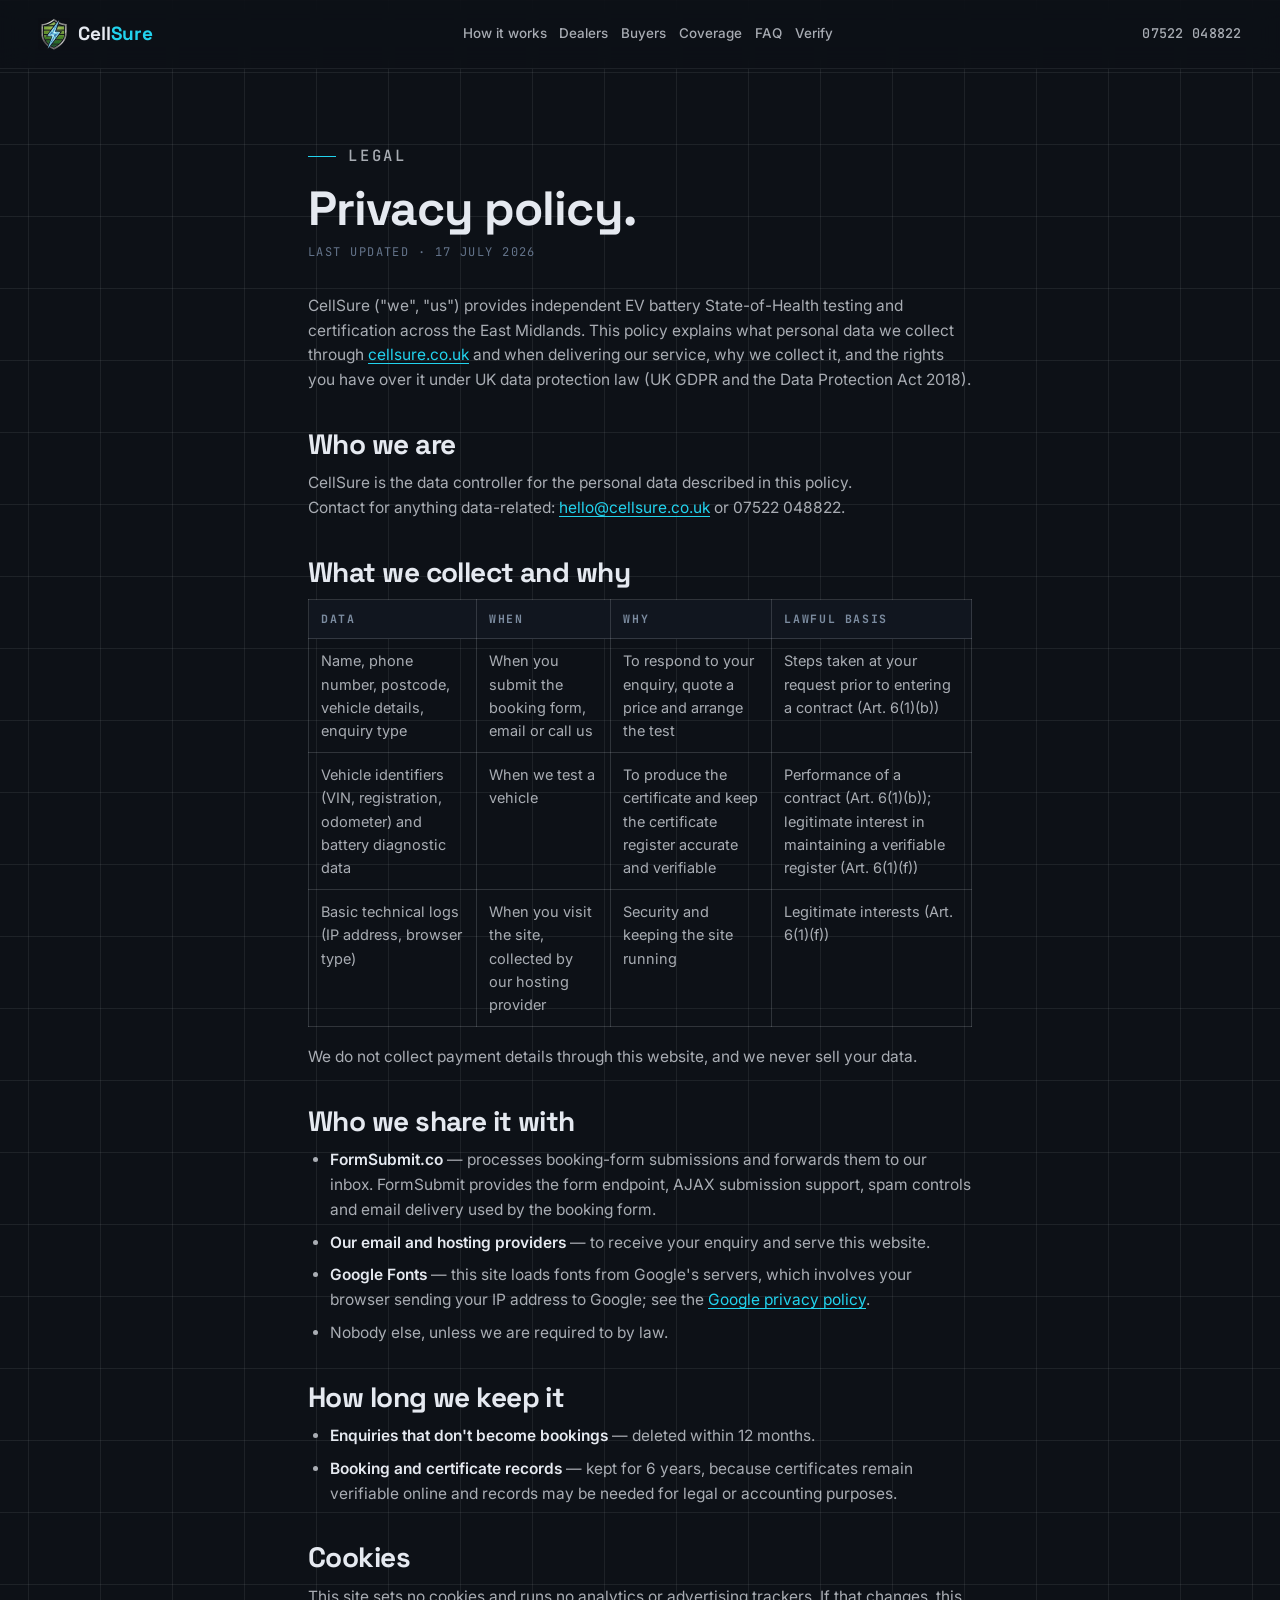
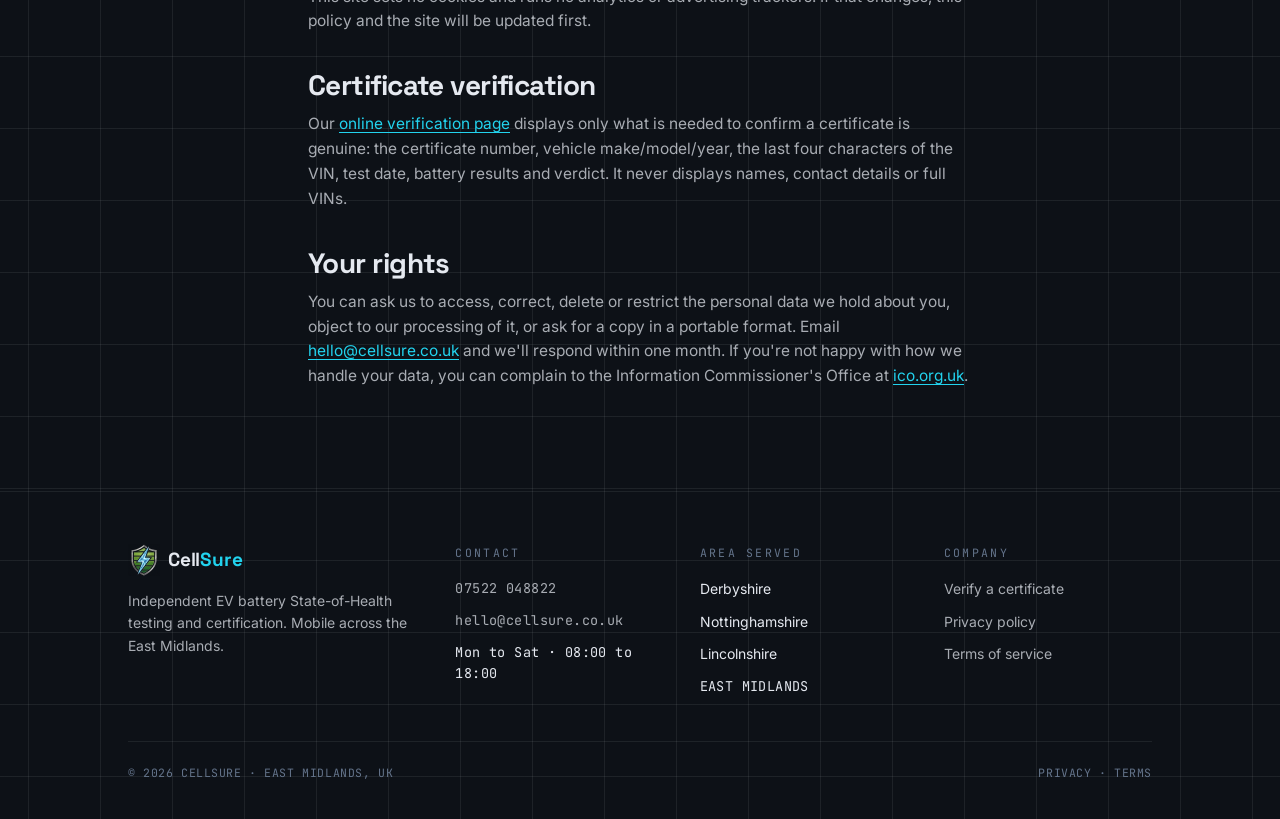
==== privacy/index.html @ e02ff190 "Add files via upload" ====
<!DOCTYPE html>
<html lang="en-GB">
<head>
<meta charset="UTF-8">
<meta name="viewport" content="width=device-width, initial-scale=1.0">
<title>Privacy Policy | CellSure</title>
<meta name="description" content="How CellSure collects, uses and protects your personal data when you book an EV battery health test or contact us.">
<link rel="canonical" href="https://www.cellsure.co.uk/privacy/">
<link rel="icon" href="/favicon.ico" sizes="48x48">
<link rel="icon" type="image/svg+xml" href="/assets/favicon.svg">
<link rel="apple-touch-icon" href="/assets/apple-touch-icon.png">
<meta name="robots" content="noindex, follow">
<link rel="preconnect" href="https://fonts.googleapis.com">
<link rel="preconnect" href="https://fonts.gstatic.com" crossorigin>
<link href="https://fonts.googleapis.com/css2?family=Space+Grotesk:wght@500;700&family=Inter:wght@400;500;600&family=JetBrains+Mono:wght@400;500;700&display=swap" rel="stylesheet">
<link rel="stylesheet" href="/assets/site.css?v=20260727">
</head>
<body>

<a class="skip-link" href="#main">Skip to content</a>

<header>
  <div class="header-inner">
    <a class="logo" href="/" aria-label="CellSure, home">
      <img class="logo-mark" src="/assets/logo.png" alt="CellSure logo">
      <span class="logo-name">Cell<span>Sure</span></span>
    </a>
    <nav class="main-nav" aria-label="Main">
      <a href="/#how">How it works</a>
      <a href="/#dealers">Dealers</a>
      <a href="/#buyers">Buyers</a>
      <a href="/#coverage">Coverage</a>
      <a href="/#faq">FAQ</a>
      <a href="/verify/">Verify</a>
    </nav>
    <a class="header-phone" href="tel:+447522048822">07522 048822</a>
  </div>
</header>

<main id="main">
<section class="page">
  <div class="wrap doc">
    <p class="eyebrow">Legal</p>
    <h1>Privacy policy.</h1>
    <p class="doc-updated">Last updated · 17 July 2026</p>

    <p>CellSure ("we", "us") provides independent EV battery State-of-Health testing and certification across the East Midlands. This policy explains what personal data we collect through <a href="/">cellsure.co.uk</a> and when delivering our service, why we collect it, and the rights you have over it under UK data protection law (UK GDPR and the Data Protection Act 2018).</p>

    <h2>Who we are</h2>
    <p>CellSure is the data controller for the personal data described in this policy.<br>
    Contact for anything data-related: <a href="mailto:hello@cellsure.co.uk">hello@cellsure.co.uk</a> or 07522 048822.</p>
    <!-- TODO: add registered company name, number and registered address once incorporated details are confirmed. -->

    <h2>What we collect and why</h2>
    <table>
      <tr><th>Data</th><th>When</th><th>Why</th><th>Lawful basis</th></tr>
      <tr>
        <td>Name, phone number, postcode, vehicle details, enquiry type</td>
        <td>When you submit the booking form, email or call us</td>
        <td>To respond to your enquiry, quote a price and arrange the test</td>
        <td>Steps taken at your request prior to entering a contract (Art. 6(1)(b))</td>
      </tr>
      <tr>
        <td>Vehicle identifiers (VIN, registration, odometer) and battery diagnostic data</td>
        <td>When we test a vehicle</td>
        <td>To produce the certificate and keep the certificate register accurate and verifiable</td>
        <td>Performance of a contract (Art. 6(1)(b)); legitimate interest in maintaining a verifiable register (Art. 6(1)(f))</td>
      </tr>
      <tr>
        <td>Basic technical logs (IP address, browser type)</td>
        <td>When you visit the site, collected by our hosting provider</td>
        <td>Security and keeping the site running</td>
        <td>Legitimate interests (Art. 6(1)(f))</td>
      </tr>
    </table>
    <p>We do not collect payment details through this website, and we never sell your data.</p>

    <h2>Who we share it with</h2>
    <ul>
      <li><b>FormSubmit.co</b> — processes booking-form submissions and forwards them to our inbox. FormSubmit provides the form endpoint, AJAX submission support, spam controls and email delivery used by the booking form.</li>
      <li><b>Our email and hosting providers</b> — to receive your enquiry and serve this website.</li>
      <li><b>Google Fonts</b> — this site loads fonts from Google's servers, which involves your browser sending your IP address to Google; see the <a href="https://policies.google.com/privacy" rel="noopener">Google privacy policy</a>.</li>
      <li>Nobody else, unless we are required to by law.</li>
    </ul>

    <h2>How long we keep it</h2>
    <ul>
      <li><b>Enquiries that don't become bookings</b> — deleted within 12 months.</li>
      <li><b>Booking and certificate records</b> — kept for 6 years, because certificates remain verifiable online and records may be needed for legal or accounting purposes.</li>
    </ul>

    <h2>Cookies</h2>
    <p>This site sets no cookies and runs no analytics or advertising trackers. If that changes, this policy and the site will be updated first.</p>

    <h2>Certificate verification</h2>
    <p>Our <a href="/verify/">online verification page</a> displays only what is needed to confirm a certificate is genuine: the certificate number, vehicle make/model/year, the last four characters of the VIN, test date, battery results and verdict. It never displays names, contact details or full VINs.</p>

    <h2>Your rights</h2>
    <p>You can ask us to access, correct, delete or restrict the personal data we hold about you, object to our processing of it, or ask for a copy in a portable format. Email <a href="mailto:hello@cellsure.co.uk">hello@cellsure.co.uk</a> and we'll respond within one month. If you're not happy with how we handle your data, you can complain to the Information Commissioner's Office at <a href="https://ico.org.uk" rel="noopener">ico.org.uk</a>.</p>
  </div>
</section>
</main>

<footer>
  <div class="wrap">
    <div class="foot-grid">
      <div class="foot-brand">
        <a class="logo" href="/" aria-label="CellSure, back to home">
          <img class="logo-mark" src="/assets/logo.png" alt="CellSure logo">
          <span class="logo-name">Cell<span>Sure</span></span>
        </a>
        <p>Independent EV battery State-of-Health testing and certification. Mobile across the East Midlands.</p>
      </div>
      <div class="foot-col">
        <p class="foot-h">Contact</p>
        <ul class="foot-mono">
          <li><a href="tel:+447522048822">07522 048822</a></li>
          <li><a href="mailto:hello@cellsure.co.uk">hello@cellsure.co.uk</a></li>
          <li>Mon to Sat · 08:00 to 18:00</li>
        </ul>
      </div>
      <div class="foot-col">
        <p class="foot-h">Area served</p>
        <ul>
          <li>Derbyshire</li>
          <li>Nottinghamshire</li>
          <li>Lincolnshire</li>
          <li class="foot-mono">EAST MIDLANDS</li>
        </ul>
      </div>
      <div class="foot-col">
        <p class="foot-h">Company</p>
        <ul>
          <li><a href="/verify/">Verify a certificate</a></li>
          <li><a href="/privacy/">Privacy policy</a></li>
          <li><a href="/terms/">Terms of service</a></li>
        </ul>
      </div>
    </div>
    <div class="smallprint">
      <span>© 2026 CELLSURE · EAST MIDLANDS, UK</span>
      <span><a href="/privacy/">PRIVACY</a> · <a href="/terms/">TERMS</a></span>
    </div>
  </div>
</footer>
</body>
</html>
---- assets/site.css ----
/* CellSure — shared styles for sub-pages (/verify, /privacy, /terms).
   Derived from the homepage's inline stylesheet: keep tokens in sync with index.html. */

/* ============ TOKENS ============ */
:root{
  --bg:#0D1117;
  --bg-raise:#11161F;
  --bg-panel:#131A24;
  --line:rgba(229,233,240,.08);
  --line-strong:rgba(229,233,240,.16);
  --blue:#2563EB;
  --blue-bright:#3B82F6;
  --cyan:#22D3EE;
  --text:#E5E9F0;
  --text-soft:rgba(229,233,240,.72);
  --slate:#64748B;
  --slate-up:#7C8CA0;
  --display:'Space Grotesk',system-ui,sans-serif;
  --body:'Inter',system-ui,sans-serif;
  --mono:'JetBrains Mono',ui-monospace,monospace;
  --radius:6px;
  --pad:clamp(20px,5vw,48px);
}

/* ============ RESET / BASE ============ */
*,*::before,*::after{box-sizing:border-box;margin:0;padding:0}
html{scroll-padding-top:84px}
@media (prefers-reduced-motion:no-preference){html{scroll-behavior:smooth}}
body{
  background:var(--bg);
  color:var(--text);
  font-family:var(--body);
  font-size:16px;
  line-height:1.6;
  -webkit-font-smoothing:antialiased;
  background-image:
    linear-gradient(var(--line) 1px,transparent 1px),
    linear-gradient(90deg,var(--line) 1px,transparent 1px);
  background-size:72px 72px;
  background-position:center top;
  display:flex;flex-direction:column;min-height:100vh;
}
main{flex:1}
img,svg{display:block;max-width:100%}
a{color:inherit}
:focus-visible{outline:2px solid var(--cyan);outline-offset:3px;border-radius:2px}
::selection{background:var(--blue);color:#fff}

.skip-link{
  position:absolute;left:-9999px;top:0;z-index:200;
  background:var(--cyan);color:#06121A;padding:10px 18px;
  font-family:var(--mono);font-size:13px;font-weight:700;
}
.skip-link:focus{left:12px;top:12px}

.wrap{max-width:1120px;margin:0 auto;padding-left:var(--pad);padding-right:var(--pad)}

.eyebrow{
  font-family:var(--mono);font-size:12px;font-weight:500;
  letter-spacing:.18em;text-transform:uppercase;color:var(--slate-up);
  display:flex;align-items:center;gap:12px;margin-bottom:18px;
}
.eyebrow::before{content:"";width:28px;height:1px;background:var(--cyan)}

h1,h2,h3{font-family:var(--display);font-weight:700;letter-spacing:-.02em;line-height:1.08}
h1{font-size:clamp(32px,5vw,48px);margin-bottom:16px}
h2{font-size:clamp(22px,3vw,28px);margin:36px 0 12px}
.section-lede{color:var(--text-soft);max-width:56ch;font-size:clamp(16px,1.9vw,18px)}

/* ============ BUTTONS ============ */
.btn{
  display:inline-flex;align-items:center;gap:10px;
  font-family:var(--display);font-weight:700;font-size:16px;
  padding:14px 26px;border-radius:var(--radius);
  text-decoration:none;border:1px solid transparent;
  transition:transform .15s ease,background .15s ease,border-color .15s ease,box-shadow .15s ease;
  cursor:pointer;white-space:nowrap;
}
.btn-primary{
  background:var(--blue);color:#fff;
  box-shadow:0 0 0 1px rgba(37,99,235,.4),0 8px 28px -10px rgba(37,99,235,.55);
}
.btn-primary:hover{background:var(--blue-bright);transform:translateY(-1px)}
.btn-ghost{border-color:var(--line-strong);color:var(--text);background:transparent}
.btn-ghost:hover{border-color:var(--cyan);color:var(--cyan)}
.btn .arrow{font-family:var(--mono);font-weight:400}
@media (prefers-reduced-motion:reduce){.btn{transition:none}.btn-primary:hover{transform:none}}

/* ============ HEADER ============ */
header{
  position:fixed;inset:0 0 auto 0;z-index:100;
  background:rgba(13,17,23,.82);
  -webkit-backdrop-filter:blur(12px);backdrop-filter:blur(12px);
  border-bottom:1px solid var(--line);
}
.header-inner{
  display:flex;align-items:center;gap:clamp(8px,1.4vw,22px);
  height:68px;max-width:1480px;margin:0 auto;
  padding:0 clamp(12px,3vw,48px);
}
.logo{display:flex;align-items:center;gap:8px;text-decoration:none;flex:none}
.logo-mark{width:32px;height:32px;flex:none;object-fit:contain}
.logo-name{font-family:var(--display);font-weight:700;font-size:clamp(17px,1.7vw,19px);letter-spacing:-.01em}
.logo-name span{color:var(--cyan)}
nav.main-nav{display:none;align-items:center;justify-content:center;gap:clamp(6px,1vw,22px);flex:1;min-width:0}
nav.main-nav a{
  text-decoration:none;font-size:clamp(11px,1.05vw,14.5px);font-weight:500;color:var(--text-soft);white-space:nowrap;
  transition:color .15s ease;
}
nav.main-nav a:hover{color:var(--cyan)}
.header-phone{
  display:inline;font-family:var(--mono);font-size:clamp(11px,1.05vw,14px);font-weight:500;
  color:var(--text-soft);text-decoration:none;letter-spacing:.02em;white-space:nowrap;
}
.header-phone:hover{color:var(--cyan)}
.header-cta{display:none}
@media(min-width:620px){nav.main-nav{display:flex}}

/* ============ PAGE SHELL ============ */
.page{padding:clamp(120px,16vh,160px) 0 clamp(56px,8vw,88px)}

/* Legal / document pages */
.doc{max-width:760px}
.doc h1{margin-bottom:8px}
.doc .doc-updated{
  font-family:var(--mono);font-size:12px;letter-spacing:.12em;
  text-transform:uppercase;color:var(--slate);margin-bottom:32px;
}
.doc p,.doc li{color:var(--text-soft);font-size:15.5px}
.doc p{margin:0 0 14px}
.doc b{color:var(--text);font-weight:600}
.doc ul,.doc ol{margin:0 0 16px;padding-left:22px;display:grid;gap:8px}
.doc a{color:var(--cyan);text-decoration:underline;text-underline-offset:3px}
.doc table{border-collapse:collapse;width:100%;margin:0 0 18px;font-size:14.5px}
.doc th,.doc td{border:1px solid var(--line-strong);padding:10px 12px;text-align:left;color:var(--text-soft);vertical-align:top}
.doc th{font-family:var(--mono);font-size:11.5px;letter-spacing:.14em;text-transform:uppercase;color:var(--slate-up);background:var(--bg-raise)}

/* ============ PANEL (verify) ============ */
.panel{
  position:relative;background:var(--bg-panel);
  border:1px solid var(--line-strong);border-radius:10px;
  padding:22px 24px 24px;max-width:720px;margin:36px auto 0;text-align:left;
}
.panel::before,.panel::after,
.panel .corner::before,.panel .corner::after{
  content:"";position:absolute;width:12px;height:12px;
  border-color:var(--cyan);border-style:solid;
}
.panel::before{top:-1px;left:-1px;border-width:2px 0 0 2px}
.panel::after{top:-1px;right:-1px;border-width:2px 2px 0 0}
.panel .corner::before{bottom:-1px;left:-1px;border-width:0 0 2px 2px}
.panel .corner::after{bottom:-1px;right:-1px;border-width:0 2px 2px 0}
.panel-head{
  display:flex;justify-content:space-between;align-items:center;gap:12px;
  font-family:var(--mono);font-size:11.5px;letter-spacing:.14em;
  color:var(--slate);text-transform:uppercase;
  padding-bottom:16px;margin-bottom:8px;border-bottom:1px solid var(--line);
}
.live{display:inline-flex;align-items:center;gap:7px;color:var(--cyan)}
.live-dot{width:7px;height:7px;border-radius:50%;background:var(--cyan)}
@media (prefers-reduced-motion:no-preference){
  .live-dot{animation:pulse 1.4s ease-in-out infinite}
  @keyframes pulse{0%,100%{opacity:1}50%{opacity:.25}}
}

/* ============ FORM FIELDS ============ */
.fld{display:grid;gap:7px}
.fld span{
  font-family:var(--mono);font-size:10.5px;letter-spacing:.18em;
  text-transform:uppercase;color:var(--slate);
}
.fld input,.fld select{
  width:100%;background:var(--bg);color:var(--text);
  border:1px solid var(--line-strong);border-radius:5px;
  padding:12px 13px;font-family:var(--body);font-size:15px;
}
.fld input::placeholder{color:var(--slate);opacity:.75}
.fld input:focus,.fld select:focus{outline:2px solid var(--cyan);outline-offset:1px;border-color:transparent}
.fld input:hover,.fld select:hover{border-color:var(--slate)}
.book-note{
  font-family:var(--mono);font-size:11px;letter-spacing:.1em;
  color:var(--slate);margin-top:18px;text-transform:uppercase;
}
.book-note.ok{color:var(--cyan)}
.book-note.err{color:#F87171}

/* ============ VERIFY ============ */
.verify-hero{text-align:center}
.verify-hero h1{max-width:20ch;margin-left:auto;margin-right:auto}
.verify-hero .section-lede{margin:0 auto}
.verify-form{display:flex;gap:12px;align-items:end;margin-top:20px;flex-wrap:wrap}
.verify-form .fld{flex:1;min-width:220px}
.verify-form input{font-family:var(--mono);letter-spacing:.08em;text-transform:uppercase}
.verify-result{max-width:720px;margin:26px auto 0}

.vcard{
  background:linear-gradient(160deg,#161D28 0%,#10161F 100%);
  border:1px solid var(--line-strong);border-radius:12px;overflow:hidden;
  box-shadow:0 30px 80px -30px rgba(0,0,0,.7),0 0 0 1px rgba(34,211,238,.06);
}
.vcard-top{
  display:flex;justify-content:space-between;align-items:center;gap:12px;
  padding:18px 24px;border-bottom:1px solid var(--line-strong);
  background:rgba(13,17,23,.5);
  font-family:var(--mono);font-size:11px;color:var(--slate);letter-spacing:.12em;
}
.vcard-top .ok-flag{color:var(--cyan);font-weight:700}
.vcard-vehicle{
  padding:16px 24px;border-bottom:1px solid var(--line);
  font-family:var(--display);font-weight:700;font-size:clamp(18px,2.4vw,21px);
}
.vcard-vehicle small{
  display:block;font-family:var(--mono);font-weight:400;font-size:11.5px;
  color:var(--slate);letter-spacing:.08em;margin-top:5px;
}
.vcard-main{display:grid;grid-template-columns:auto 1fr;gap:22px;padding:22px 24px;align-items:center}
@media(max-width:560px){.vcard-main{grid-template-columns:1fr}}
.vcard-soh .num{
  font-family:var(--mono);font-weight:700;font-size:clamp(48px,7vw,60px);
  line-height:1;letter-spacing:-.03em;color:var(--text);
}
.vcard-soh .num span{font-size:.45em;color:var(--cyan)}
.vcard-soh .lbl{
  font-family:var(--mono);font-size:10px;letter-spacing:.22em;
  color:var(--slate);text-transform:uppercase;margin-top:8px;
}
.vcard-cap{display:grid;gap:8px;align-content:center}
.cap-row{display:flex;justify-content:space-between;font-family:var(--mono);font-size:12px;color:var(--slate-up);letter-spacing:.06em}
.cap-row b{color:var(--text);font-weight:500}
.cap-bar{height:8px;border-radius:99px;background:rgba(229,233,240,.08);overflow:hidden}
.cap-fill{height:100%;border-radius:99px;background:linear-gradient(90deg,var(--blue),var(--cyan))}
.vcard-rows{border-top:1px solid var(--line);padding:6px 24px 14px}
.vcard-row{
  display:flex;justify-content:space-between;gap:16px;padding:10px 0;
  border-bottom:1px dashed var(--line);
  font-family:var(--mono);font-size:12.5px;letter-spacing:.04em;
}
.vcard-row:last-child{border-bottom:none}
.vcard-row .k{color:var(--slate)}
.vcard-row .v{color:var(--text);text-align:right;font-weight:500}
.vcard-bottom{
  display:flex;justify-content:space-between;align-items:center;gap:16px;flex-wrap:wrap;
  padding:16px 24px 20px;border-top:1px solid var(--line-strong);
  background:rgba(13,17,23,.45);
}
.vcard-bottom .issued{font-family:var(--mono);font-size:11px;color:var(--slate);letter-spacing:.12em}
.verdict{
  font-family:var(--mono);font-weight:700;font-size:14px;letter-spacing:.2em;
  color:#06121A;background:var(--cyan);padding:9px 16px;border-radius:4px;
}
.verdict.advisory{background:#FBBF24}
.verdict.fail{background:#F87171}

.not-found{
  border:1px solid var(--line-strong);border-radius:10px;background:var(--bg-raise);
  padding:26px 24px;text-align:left;
}
.not-found p{color:var(--text-soft);font-size:15px}
.not-found p b{color:var(--text)}
.not-found .code{font-family:var(--mono);color:var(--cyan)}

/* ============ FOOTER ============ */
footer{border-top:1px solid var(--line);padding:52px 0 36px;font-size:14px}
.foot-grid{display:grid;gap:36px}
@media(min-width:820px){.foot-grid{grid-template-columns:1.4fr 1fr 1fr 1fr}}
.foot-brand p{color:var(--text-soft);max-width:36ch;margin-top:14px}
.foot-h{
  font-family:var(--mono);font-size:11.5px;letter-spacing:.2em;
  text-transform:uppercase;color:var(--slate);margin-bottom:16px;
}
.foot-col ul{list-style:none;display:grid;gap:10px}
.foot-col a{color:var(--text-soft);text-decoration:none}
.foot-col a:hover{color:var(--cyan)}
.foot-mono{font-family:var(--mono);font-size:13.5px;letter-spacing:.03em}
.smallprint{
  margin-top:44px;padding-top:22px;border-top:1px solid var(--line);
  display:flex;flex-wrap:wrap;gap:10px 28px;justify-content:space-between;
  font-family:var(--mono);font-size:11.5px;color:var(--slate);letter-spacing:.05em;
}
.smallprint a{color:var(--slate);text-decoration:none}
.smallprint a:hover{color:var(--cyan)}
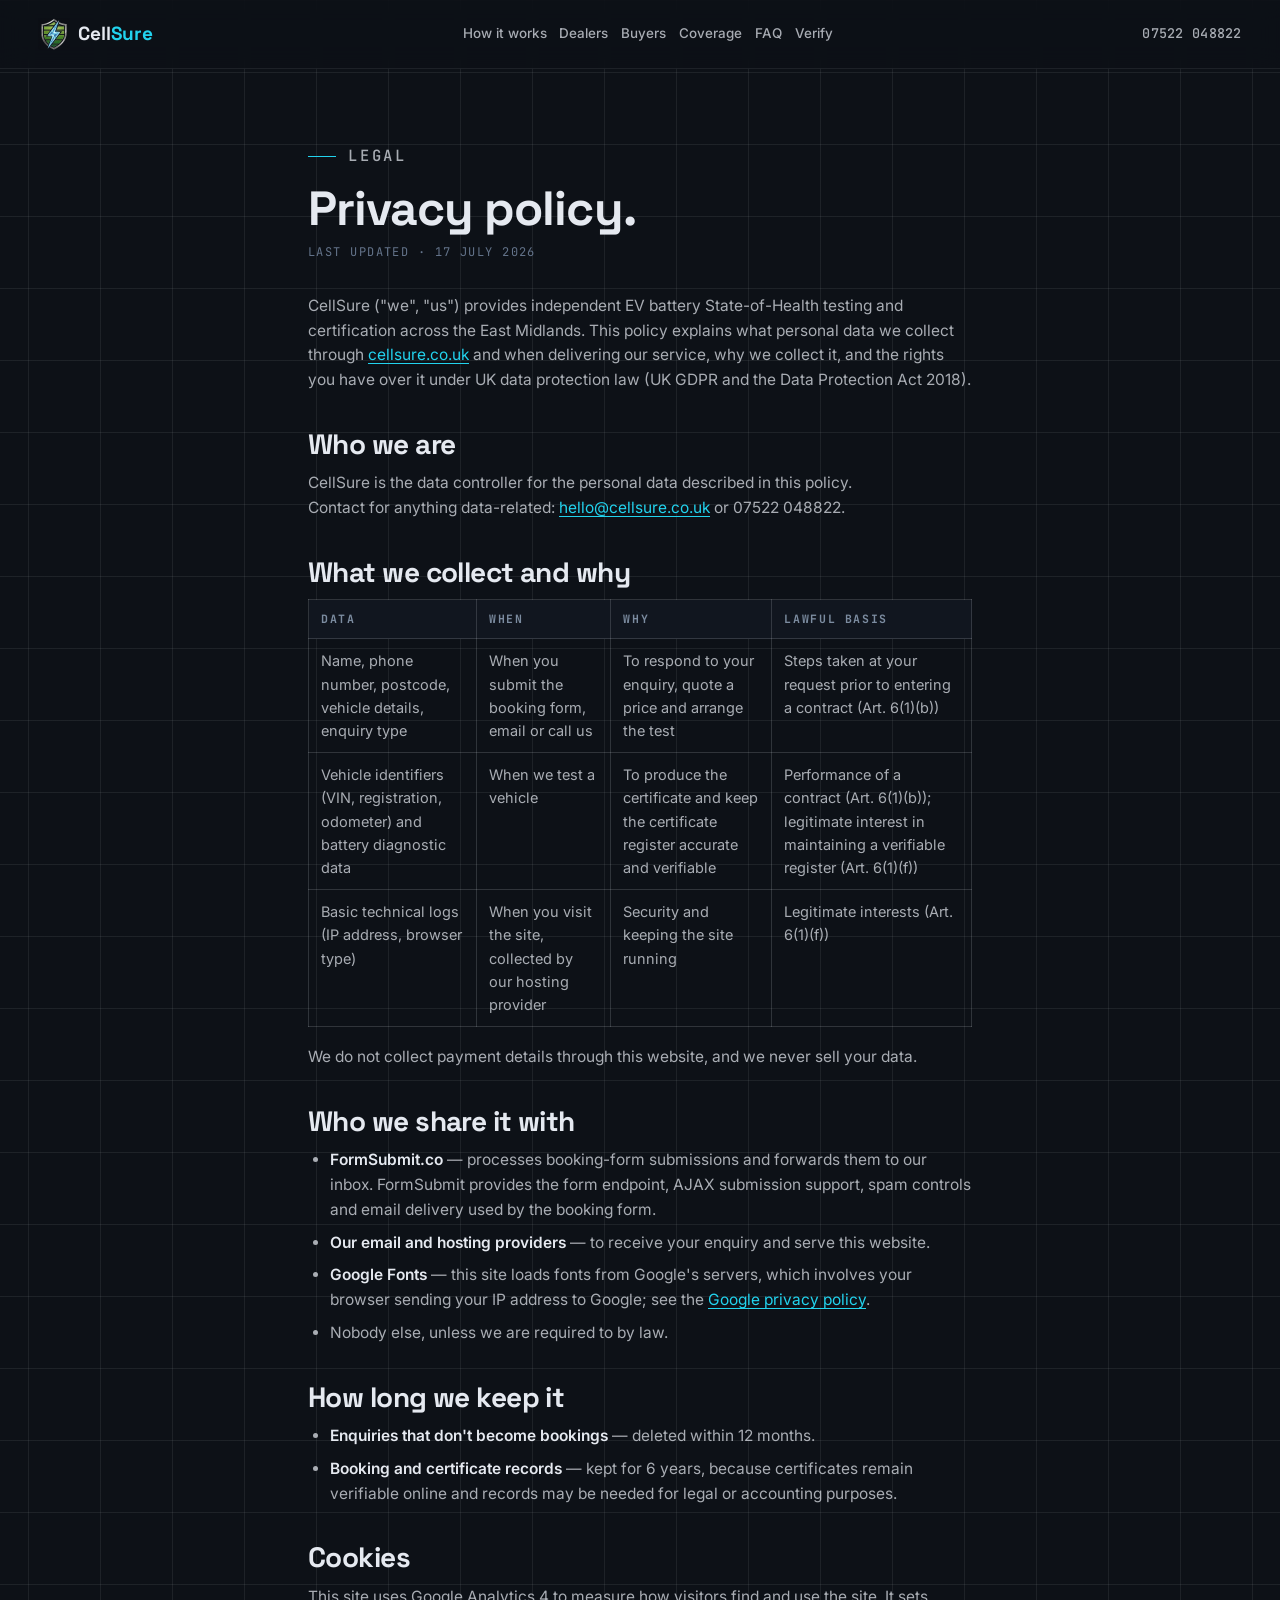
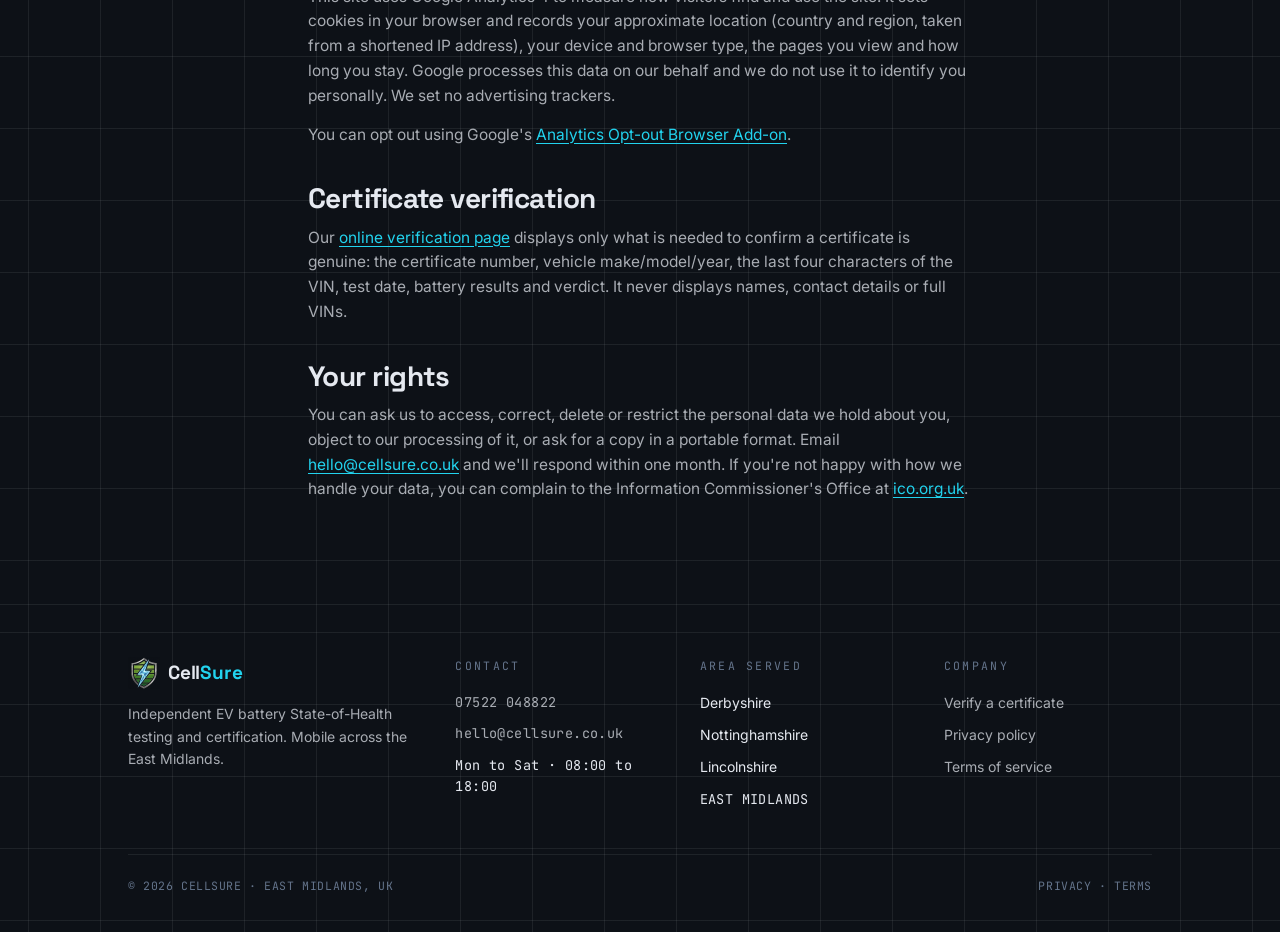
==== commit 00704133: "Update cookies section for Google Analytics Co-Authored-By: Claude Opus 5 <noreply@anthropic.com>" ====
--- a/privacy/index.html
+++ b/privacy/index.html
@@ -1,6 +1,14 @@
 <!DOCTYPE html>
 <html lang="en-GB">
 <head>
+<!-- Google tag (gtag.js) -->
+<script async src="https://www.googletagmanager.com/gtag/js?id=G-H4P8HEW8DB"></script>
+<script>
+  window.dataLayer = window.dataLayer || [];
+  function gtag(){dataLayer.push(arguments);}
+  gtag('js', new Date());
+  gtag('config', 'G-H4P8HEW8DB');
+</script>
 <meta charset="UTF-8">
 <meta name="viewport" content="width=device-width, initial-scale=1.0">
 <title>Privacy Policy | CellSure</title>
@@ -90,7 +98,8 @@
     </ul>
 
     <h2>Cookies</h2>
-    <p>This site sets no cookies and runs no analytics or advertising trackers. If that changes, this policy and the site will be updated first.</p>
+    <p>This site uses Google Analytics 4 to measure how visitors find and use the site. It sets cookies in your browser and records your approximate location (country and region, taken from a shortened IP address), your device and browser type, the pages you view and how long you stay. Google processes this data on our behalf and we do not use it to identify you personally. We set no advertising trackers.</p>
+    <p>You can opt out using Google's <a href="https://tools.google.com/dlpage/gaoptout" target="_blank" rel="noopener">Analytics Opt-out Browser Add-on</a>.</p>
 
     <h2>Certificate verification</h2>
     <p>Our <a href="/verify/">online verification page</a> displays only what is needed to confirm a certificate is genuine: the certificate number, vehicle make/model/year, the last four characters of the VIN, test date, battery results and verdict. It never displays names, contact details or full VINs.</p>
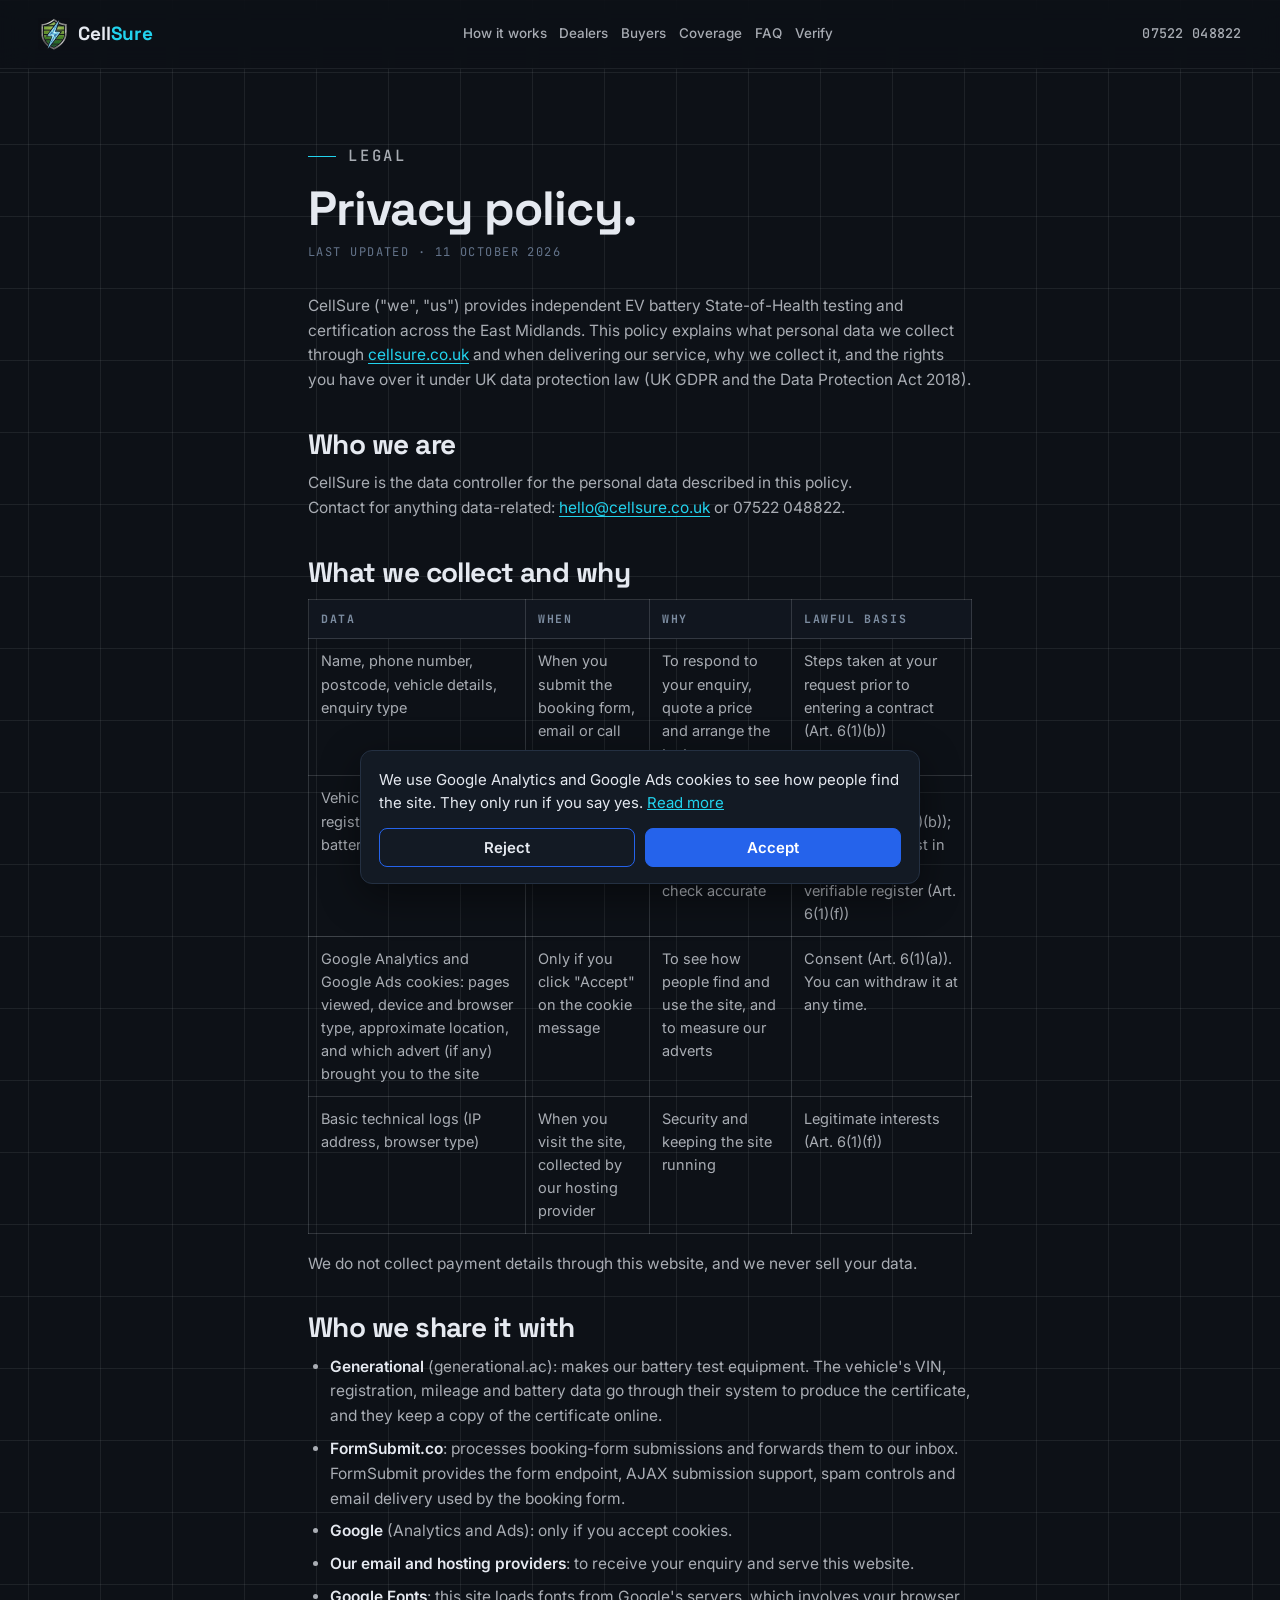
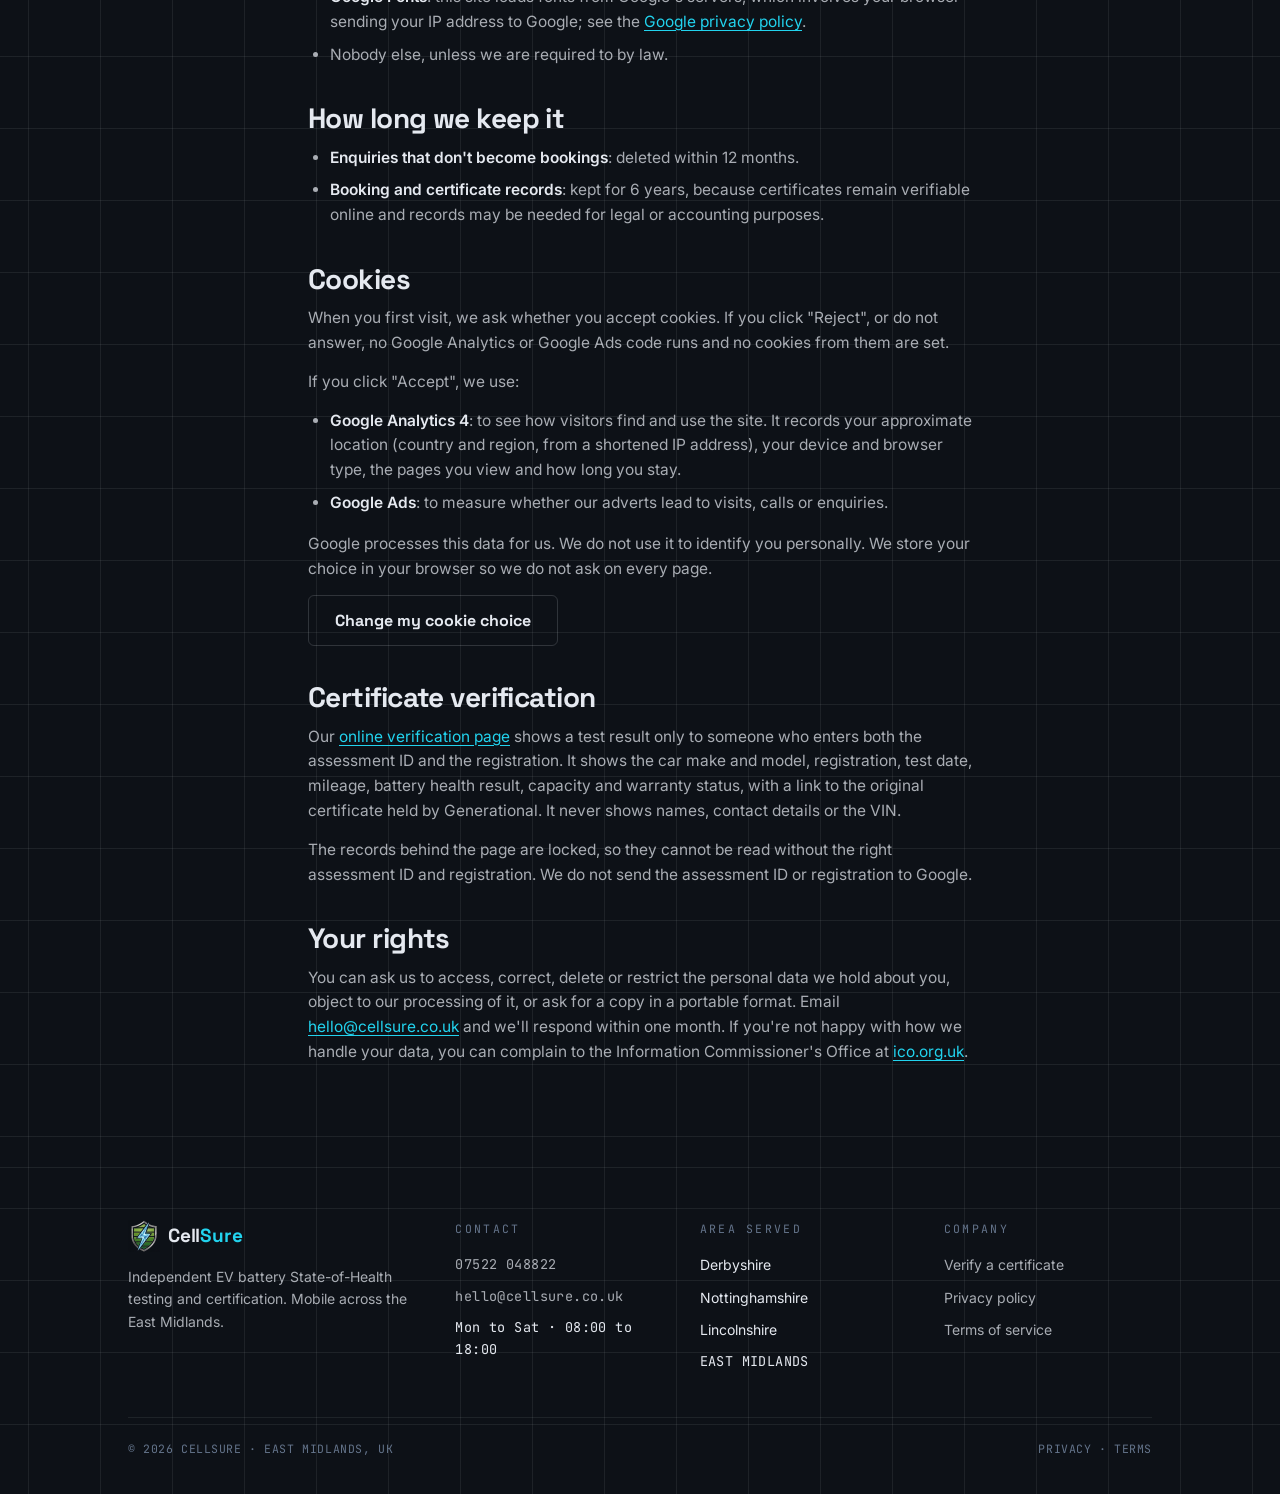
==== commit 0e63f651: "Cookie consent before Google tags; privacy, terms and homepage match real reports - Google Analytics" ====
--- a/privacy/index.html
+++ b/privacy/index.html
@@ -1,14 +1,14 @@
 <!DOCTYPE html>
 <html lang="en-GB">
 <head>
-<!-- Google tag (gtag.js) -->
-<script async src="https://www.googletagmanager.com/gtag/js?id=G-H4P8HEW8DB"></script>
+<!-- Google tags load only after cookie consent. See /assets/consent.js -->
 <script>
   window.dataLayer = window.dataLayer || [];
   function gtag(){dataLayer.push(arguments);}
-  gtag('js', new Date());
-  gtag('config', 'G-H4P8HEW8DB');
+  gtag('consent', 'default', {analytics_storage: 'denied', ad_storage: 'denied', ad_user_data: 'denied', ad_personalization: 'denied'});
+  window.CS_TAGS = ['G-H4P8HEW8DB', 'AW-18322054920'];
 </script>
+<script src="/assets/consent.js" defer></script>
 <meta charset="UTF-8">
 <meta name="viewport" content="width=device-width, initial-scale=1.0">
 <title>Privacy Policy | CellSure</title>
@@ -50,7 +50,7 @@
   <div class="wrap doc">
     <p class="eyebrow">Legal</p>
     <h1>Privacy policy.</h1>
-    <p class="doc-updated">Last updated · 17 July 2026</p>
+    <p class="doc-updated">Last updated · 11 October 2026</p>
 
     <p>CellSure ("we", "us") provides independent EV battery State-of-Health testing and certification across the East Midlands. This policy explains what personal data we collect through <a href="/">cellsure.co.uk</a> and when delivering our service, why we collect it, and the rights you have over it under UK data protection law (UK GDPR and the Data Protection Act 2018).</p>
 
@@ -71,8 +71,14 @@
       <tr>
         <td>Vehicle identifiers (VIN, registration, odometer) and battery diagnostic data</td>
         <td>When we test a vehicle</td>
-        <td>To produce the certificate and keep the certificate register accurate and verifiable</td>
+        <td>To produce the battery report and keep the online certificate check accurate</td>
         <td>Performance of a contract (Art. 6(1)(b)); legitimate interest in maintaining a verifiable register (Art. 6(1)(f))</td>
+      </tr>
+      <tr>
+        <td>Google Analytics and Google Ads cookies: pages viewed, device and browser type, approximate location, and which advert (if any) brought you to the site</td>
+        <td>Only if you click "Accept" on the cookie message</td>
+        <td>To see how people find and use the site, and to measure our adverts</td>
+        <td>Consent (Art. 6(1)(a)). You can withdraw it at any time.</td>
       </tr>
       <tr>
         <td>Basic technical logs (IP address, browser type)</td>
@@ -85,24 +91,33 @@
 
     <h2>Who we share it with</h2>
     <ul>
-      <li><b>FormSubmit.co</b> — processes booking-form submissions and forwards them to our inbox. FormSubmit provides the form endpoint, AJAX submission support, spam controls and email delivery used by the booking form.</li>
-      <li><b>Our email and hosting providers</b> — to receive your enquiry and serve this website.</li>
-      <li><b>Google Fonts</b> — this site loads fonts from Google's servers, which involves your browser sending your IP address to Google; see the <a href="https://policies.google.com/privacy" rel="noopener">Google privacy policy</a>.</li>
+      <li><b>Generational</b> (generational.ac): makes our battery test equipment. The vehicle's VIN, registration, mileage and battery data go through their system to produce the certificate, and they keep a copy of the certificate online.</li>
+      <li><b>FormSubmit.co</b>: processes booking-form submissions and forwards them to our inbox. FormSubmit provides the form endpoint, AJAX submission support, spam controls and email delivery used by the booking form.</li>
+      <li><b>Google</b> (Analytics and Ads): only if you accept cookies.</li>
+      <li><b>Our email and hosting providers</b>: to receive your enquiry and serve this website.</li>
+      <li><b>Google Fonts</b>: this site loads fonts from Google's servers, which involves your browser sending your IP address to Google; see the <a href="https://policies.google.com/privacy" rel="noopener">Google privacy policy</a>.</li>
       <li>Nobody else, unless we are required to by law.</li>
     </ul>
 
     <h2>How long we keep it</h2>
     <ul>
-      <li><b>Enquiries that don't become bookings</b> — deleted within 12 months.</li>
-      <li><b>Booking and certificate records</b> — kept for 6 years, because certificates remain verifiable online and records may be needed for legal or accounting purposes.</li>
+      <li><b>Enquiries that don't become bookings</b>: deleted within 12 months.</li>
+      <li><b>Booking and certificate records</b>: kept for 6 years, because certificates remain verifiable online and records may be needed for legal or accounting purposes.</li>
     </ul>
 
-    <h2>Cookies</h2>
-    <p>This site uses Google Analytics 4 to measure how visitors find and use the site. It sets cookies in your browser and records your approximate location (country and region, taken from a shortened IP address), your device and browser type, the pages you view and how long you stay. Google processes this data on our behalf and we do not use it to identify you personally. We set no advertising trackers.</p>
-    <p>You can opt out using Google's <a href="https://tools.google.com/dlpage/gaoptout" target="_blank" rel="noopener">Analytics Opt-out Browser Add-on</a>.</p>
+    <h2 id="cookies">Cookies</h2>
+    <p>When you first visit, we ask whether you accept cookies. If you click "Reject", or do not answer, no Google Analytics or Google Ads code runs and no cookies from them are set.</p>
+    <p>If you click "Accept", we use:</p>
+    <ul>
+      <li><b>Google Analytics 4</b>: to see how visitors find and use the site. It records your approximate location (country and region, from a shortened IP address), your device and browser type, the pages you view and how long you stay.</li>
+      <li><b>Google Ads</b>: to measure whether our adverts lead to visits, calls or enquiries.</li>
+    </ul>
+    <p>Google processes this data for us. We do not use it to identify you personally. We store your choice in your browser so we do not ask on every page.</p>
+    <p><button type="button" class="btn btn-ghost" onclick="csConsent.open()">Change my cookie choice</button></p>
 
     <h2>Certificate verification</h2>
-    <p>Our <a href="/verify/">online verification page</a> displays only what is needed to confirm a certificate is genuine: the certificate number, vehicle make/model/year, the last four characters of the VIN, test date, battery results and verdict. It never displays names, contact details or full VINs.</p>
+    <p>Our <a href="/verify/">online verification page</a> shows a test result only to someone who enters both the assessment ID and the registration. It shows the car make and model, registration, test date, mileage, battery health result, capacity and warranty status, with a link to the original certificate held by Generational. It never shows names, contact details or the VIN.</p>
+    <p>The records behind the page are locked, so they cannot be read without the right assessment ID and registration. We do not send the assessment ID or registration to Google.</p>
 
     <h2>Your rights</h2>
     <p>You can ask us to access, correct, delete or restrict the personal data we hold about you, object to our processing of it, or ask for a copy in a portable format. Email <a href="mailto:hello@cellsure.co.uk">hello@cellsure.co.uk</a> and we'll respond within one month. If you're not happy with how we handle your data, you can complain to the Information Commissioner's Office at <a href="https://ico.org.uk" rel="noopener">ico.org.uk</a>.</p>
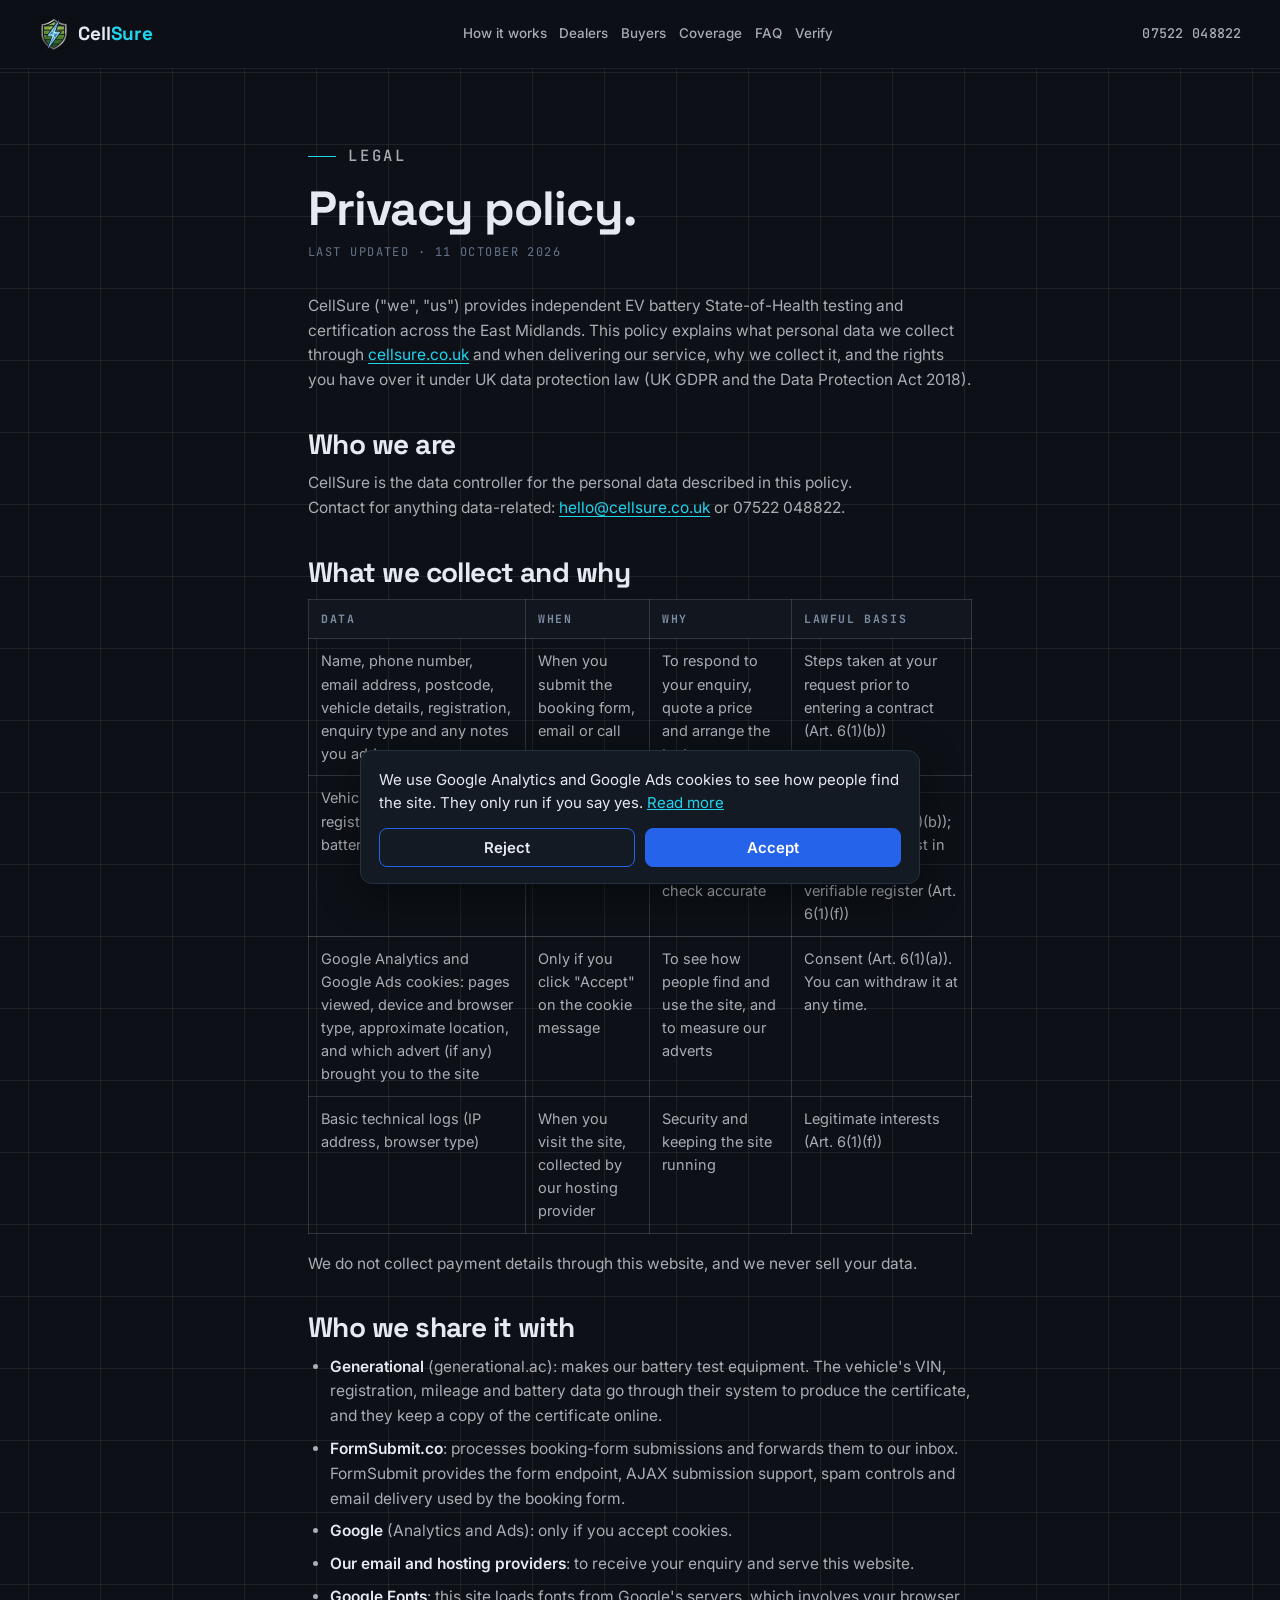
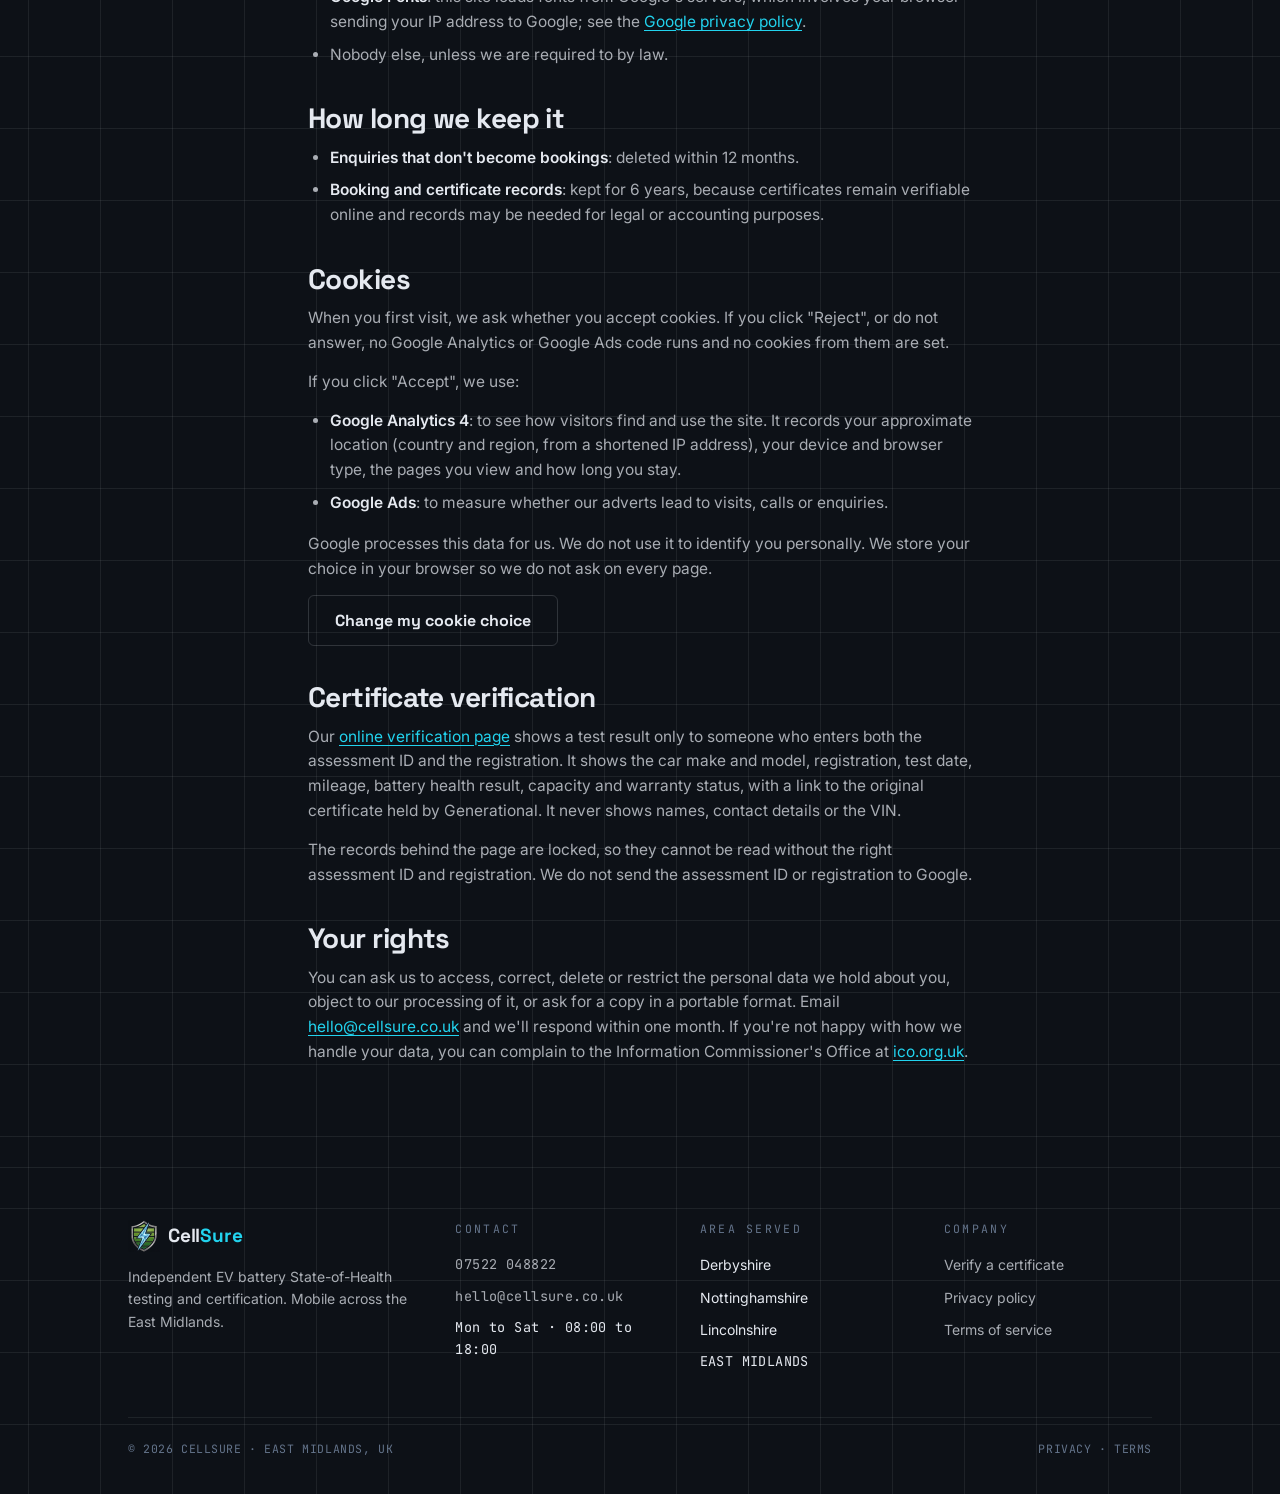
==== commit 7d2f03d1: "Booking form: two enquiry types, add email, registration and notes fields Co-Authored-By: Claude Opu" ====
--- a/privacy/index.html
+++ b/privacy/index.html
@@ -9,6 +9,7 @@
   window.CS_TAGS = ['G-H4P8HEW8DB', 'AW-18322054920'];
 </script>
 <script src="/assets/consent.js" defer></script>
+<script src="/assets/menu.js" defer></script>
 <meta charset="UTF-8">
 <meta name="viewport" content="width=device-width, initial-scale=1.0">
 <title>Privacy Policy | CellSure</title>
@@ -21,7 +22,7 @@
 <link rel="preconnect" href="https://fonts.googleapis.com">
 <link rel="preconnect" href="https://fonts.gstatic.com" crossorigin>
 <link href="https://fonts.googleapis.com/css2?family=Space+Grotesk:wght@500;700&family=Inter:wght@400;500;600&family=JetBrains+Mono:wght@400;500;700&display=swap" rel="stylesheet">
-<link rel="stylesheet" href="/assets/site.css?v=20260727">
+<link rel="stylesheet" href="/assets/site.css?v=20261011">
 </head>
 <body>
 
@@ -33,7 +34,7 @@
       <img class="logo-mark" src="/assets/logo.png" alt="CellSure logo">
       <span class="logo-name">Cell<span>Sure</span></span>
     </a>
-    <nav class="main-nav" aria-label="Main">
+    <nav class="main-nav" id="main-nav" aria-label="Main">
       <a href="/#how">How it works</a>
       <a href="/#dealers">Dealers</a>
       <a href="/#buyers">Buyers</a>
@@ -42,6 +43,7 @@
       <a href="/verify/">Verify</a>
     </nav>
     <a class="header-phone" href="tel:+447522048822">07522 048822</a>
+    <button class="nav-toggle" type="button" aria-label="Open menu" aria-expanded="false" aria-controls="main-nav"><svg width="24" height="24" viewBox="0 0 24 24" aria-hidden="true"><path d="M4 7h16M4 12h16M4 17h16" stroke="currentColor" stroke-width="2" stroke-linecap="round"/></svg></button>
   </div>
 </header>
 
@@ -63,7 +65,7 @@
     <table>
       <tr><th>Data</th><th>When</th><th>Why</th><th>Lawful basis</th></tr>
       <tr>
-        <td>Name, phone number, postcode, vehicle details, enquiry type</td>
+        <td>Name, phone number, email address, postcode, vehicle details, registration, enquiry type and any notes you add</td>
         <td>When you submit the booking form, email or call us</td>
         <td>To respond to your enquiry, quote a price and arrange the test</td>
         <td>Steps taken at your request prior to entering a contract (Art. 6(1)(b))</td>
--- a/assets/site.css
+++ b/assets/site.css
@@ -93,10 +93,10 @@
   -webkit-backdrop-filter:blur(12px);backdrop-filter:blur(12px);
   border-bottom:1px solid var(--line);
 }
-.header-inner{
-  display:flex;align-items:center;gap:clamp(8px,1.4vw,22px);
-  height:68px;max-width:1480px;margin:0 auto;
-  padding:0 clamp(12px,3vw,48px);
+.header-inner{
+  display:flex;align-items:center;gap:clamp(8px,1.4vw,22px);
+  height:68px;max-width:1480px;margin:0 auto;
+  padding:0 clamp(12px,3vw,48px);
 }
 .logo{display:flex;align-items:center;gap:8px;text-decoration:none;flex:none}
 .logo-mark{width:32px;height:32px;flex:none;object-fit:contain}
@@ -108,13 +108,27 @@
   transition:color .15s ease;
 }
 nav.main-nav a:hover{color:var(--cyan)}
-.header-phone{
-  display:inline;font-family:var(--mono);font-size:clamp(11px,1.05vw,14px);font-weight:500;
-  color:var(--text-soft);text-decoration:none;letter-spacing:.02em;white-space:nowrap;
+.header-phone{
+  display:inline;font-family:var(--mono);font-size:clamp(11px,1.05vw,14px);font-weight:500;
+  color:var(--text-soft);text-decoration:none;letter-spacing:.02em;white-space:nowrap;
 }
 .header-phone:hover{color:var(--cyan)}
 .header-cta{display:none}
 @media(min-width:620px){nav.main-nav{display:flex}}
+
+/* ============ MOBILE MENU ============ */
+.nav-toggle{display:none}
+@media(max-width:619px){
+  .header-phone{margin-left:auto}
+  .nav-toggle{display:inline-flex;align-items:center;justify-content:center;width:44px;height:44px;margin-right:-8px;
+    padding:0;border:0;border-radius:8px;background:none;color:var(--text);cursor:pointer;flex:none}
+  .nav-toggle:focus-visible{outline:2px solid var(--cyan);outline-offset:2px}
+  header.menu-open{background:var(--bg);-webkit-backdrop-filter:none;backdrop-filter:none}
+  header.menu-open nav.main-nav{display:flex;position:absolute;top:100%;left:0;right:0;flex-direction:column;align-items:stretch;gap:0;
+    padding:4px clamp(12px,3vw,48px) 12px;background:var(--bg);border-bottom:1px solid var(--line-strong)}
+  header.menu-open nav.main-nav a{font-size:17px;padding:14px 4px;border-bottom:1px solid var(--line)}
+  header.menu-open nav.main-nav a:last-child{border-bottom:0}
+}
 
 /* ============ PAGE SHELL ============ */
 .page{padding:clamp(120px,16vh,160px) 0 clamp(56px,8vw,88px)}
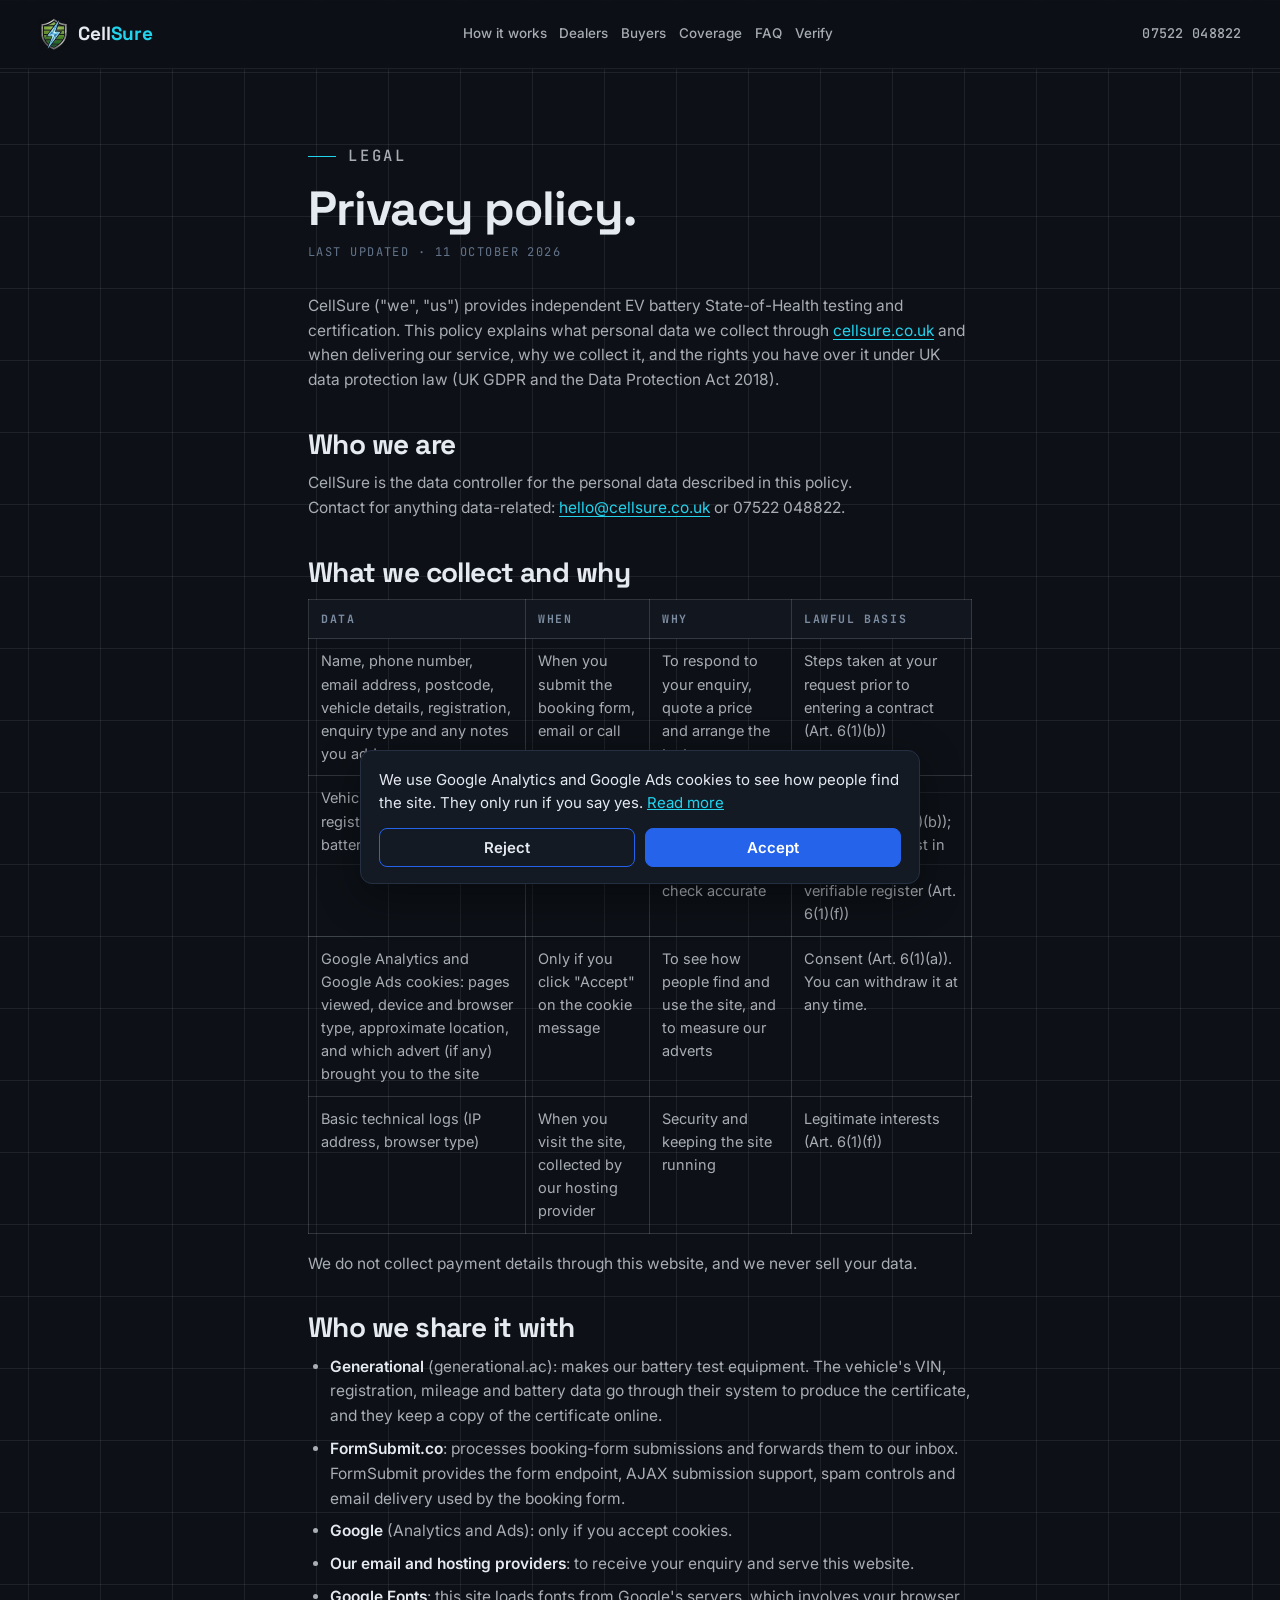
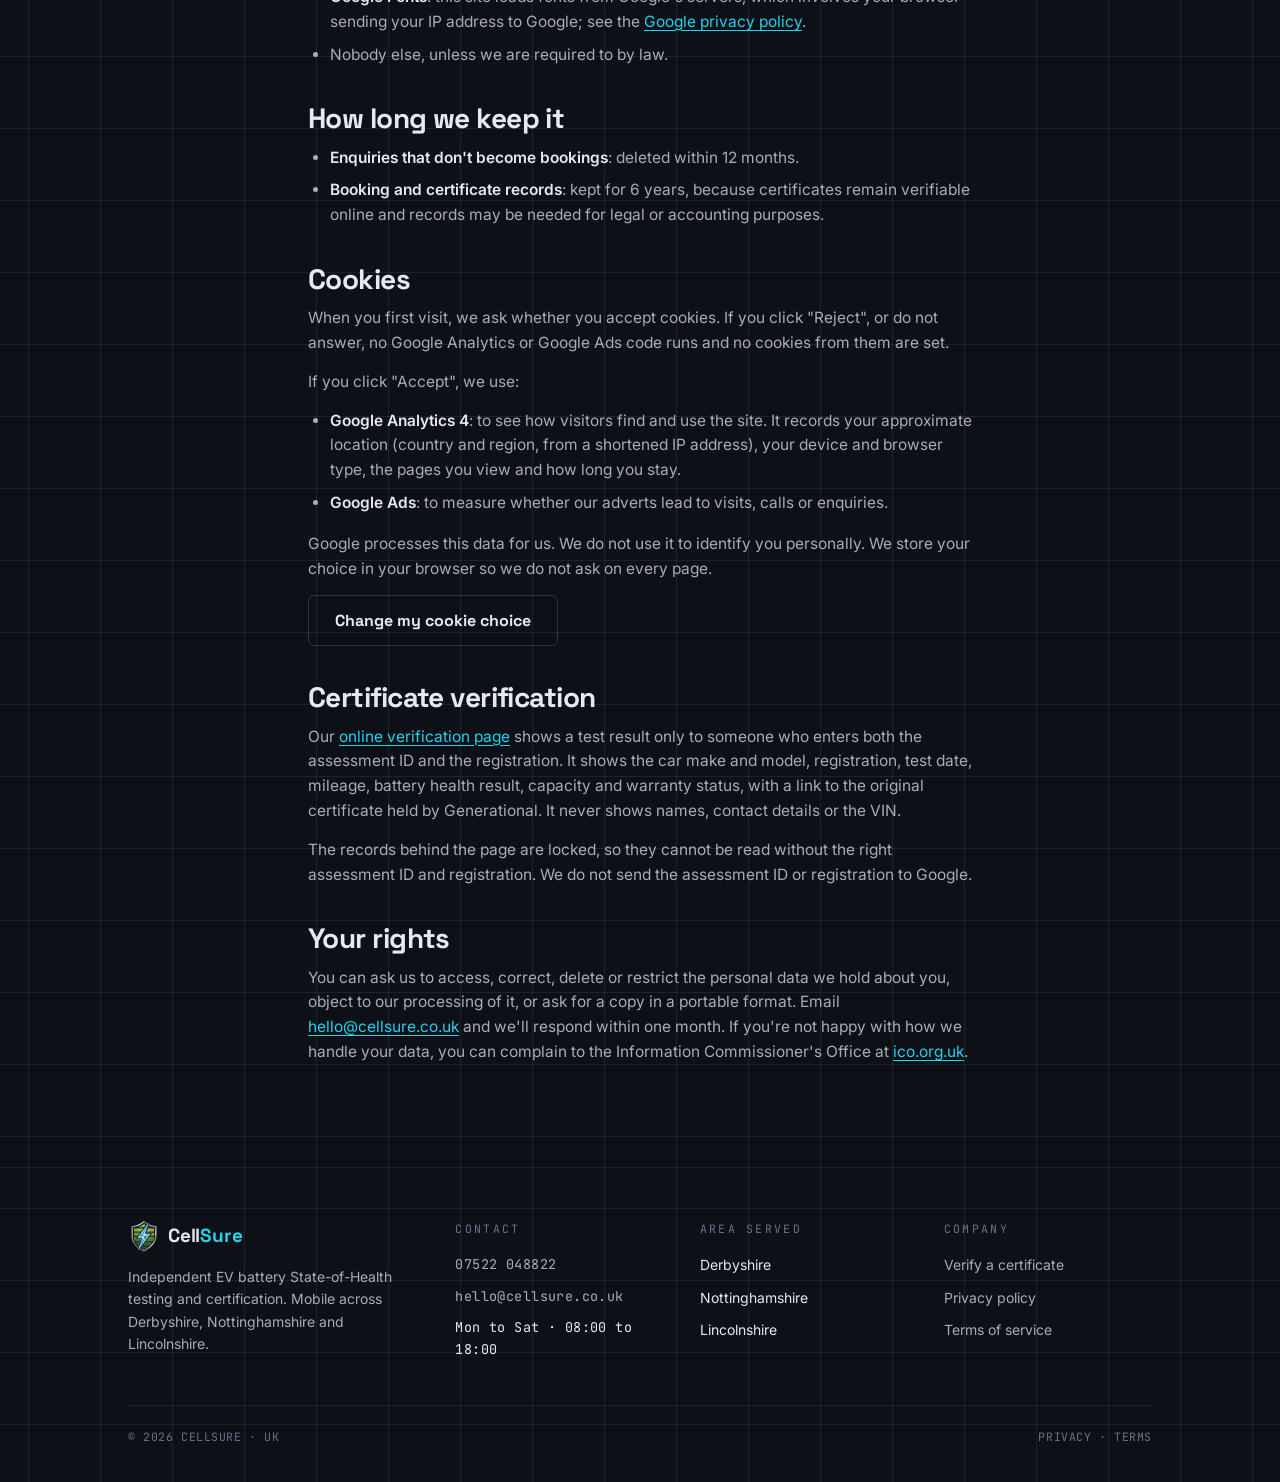
==== commit 9d63c507: "Add llms.txt and used EV battery guide, plainer headings, wording updates - New /guides/used-ev-batt" ====
--- a/privacy/index.html
+++ b/privacy/index.html
@@ -6,7 +6,7 @@
   window.dataLayer = window.dataLayer || [];
   function gtag(){dataLayer.push(arguments);}
   gtag('consent', 'default', {analytics_storage: 'denied', ad_storage: 'denied', ad_user_data: 'denied', ad_personalization: 'denied'});
-  window.CS_TAGS = ['G-H4P8HEW8DB', 'AW-18322054920'];
+  window.CS_TAGS = ['G-H4P8HEW8DB', 'AW-18322054920', 'AW-18551886088'];
 </script>
 <script src="/assets/consent.js" defer></script>
 <script src="/assets/menu.js" defer></script>
@@ -54,7 +54,7 @@
     <h1>Privacy policy.</h1>
     <p class="doc-updated">Last updated · 11 October 2026</p>
 
-    <p>CellSure ("we", "us") provides independent EV battery State-of-Health testing and certification across the East Midlands. This policy explains what personal data we collect through <a href="/">cellsure.co.uk</a> and when delivering our service, why we collect it, and the rights you have over it under UK data protection law (UK GDPR and the Data Protection Act 2018).</p>
+    <p>CellSure ("we", "us") provides independent EV battery State-of-Health testing and certification. This policy explains what personal data we collect through <a href="/">cellsure.co.uk</a> and when delivering our service, why we collect it, and the rights you have over it under UK data protection law (UK GDPR and the Data Protection Act 2018).</p>
 
     <h2>Who we are</h2>
     <p>CellSure is the data controller for the personal data described in this policy.<br>
@@ -135,7 +135,7 @@
           <img class="logo-mark" src="/assets/logo.png" alt="CellSure logo">
           <span class="logo-name">Cell<span>Sure</span></span>
         </a>
-        <p>Independent EV battery State-of-Health testing and certification. Mobile across the East Midlands.</p>
+        <p>Independent EV battery State-of-Health testing and certification. Mobile across Derbyshire, Nottinghamshire and Lincolnshire.</p>
       </div>
       <div class="foot-col">
         <p class="foot-h">Contact</p>
@@ -151,7 +151,6 @@
           <li>Derbyshire</li>
           <li>Nottinghamshire</li>
           <li>Lincolnshire</li>
-          <li class="foot-mono">EAST MIDLANDS</li>
         </ul>
       </div>
       <div class="foot-col">
@@ -164,7 +163,7 @@
       </div>
     </div>
     <div class="smallprint">
-      <span>© 2026 CELLSURE · EAST MIDLANDS, UK</span>
+      <span>© 2026 CELLSURE · UK</span>
       <span><a href="/privacy/">PRIVACY</a> · <a href="/terms/">TERMS</a></span>
     </div>
   </div>
